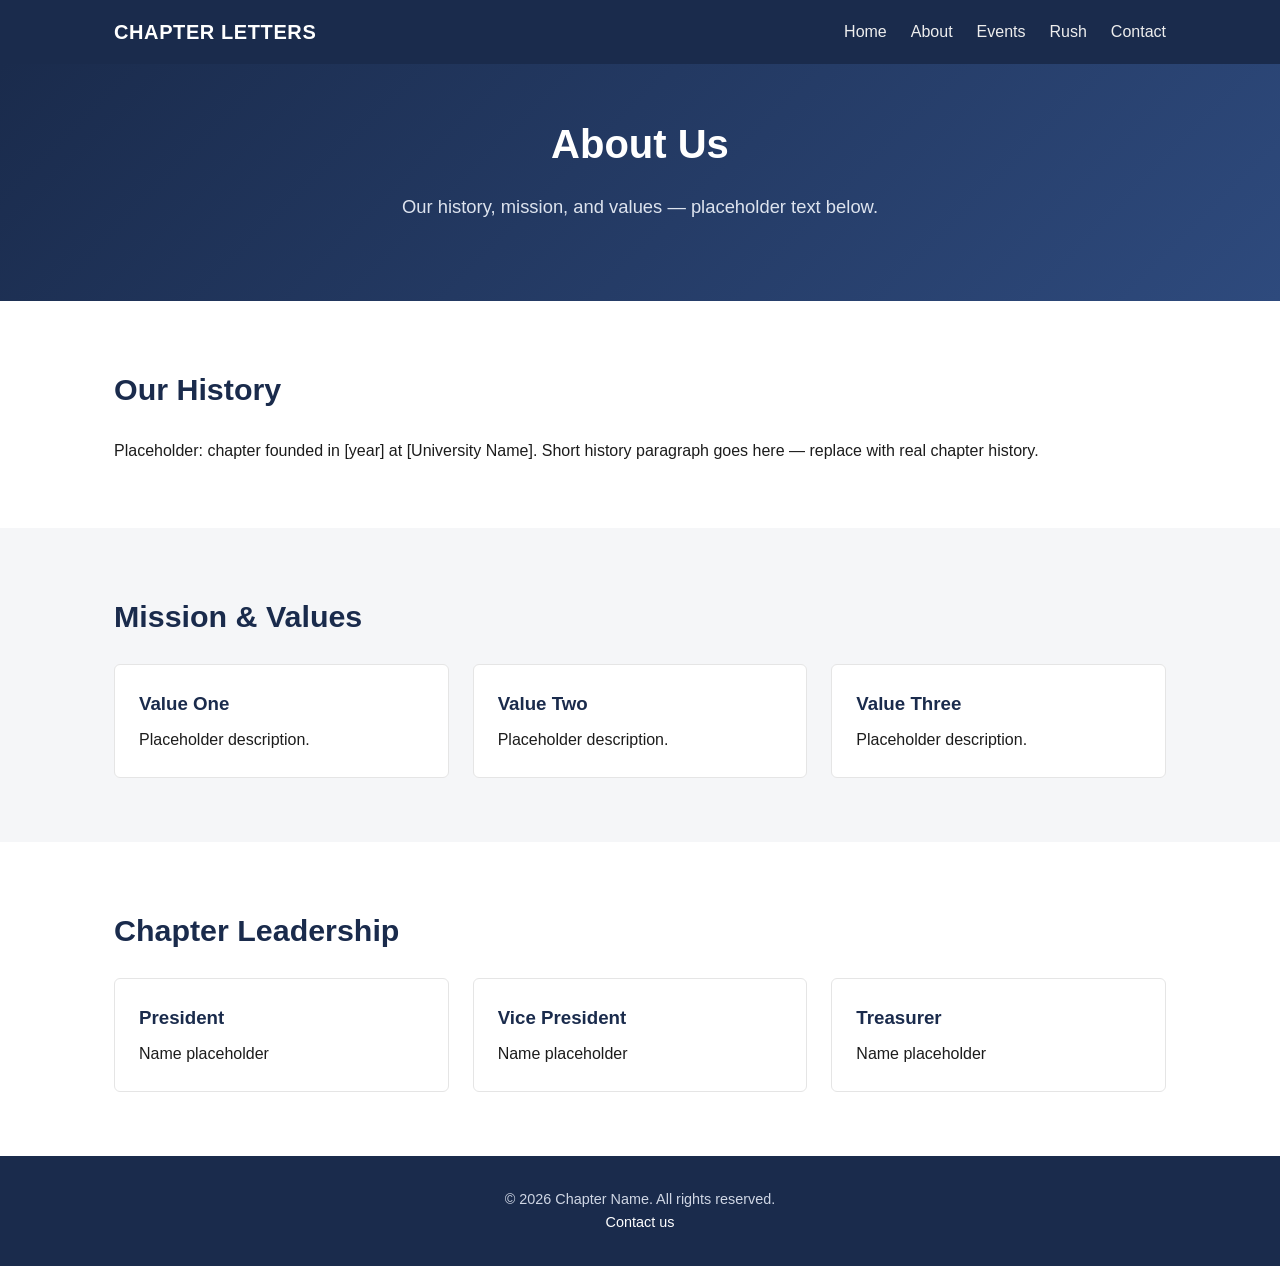
==== about.html @ 90b515f4 "Scaffold static POC site: home, about, rush, events, contact" ====
<!DOCTYPE html>
<html lang="en">
<head>
  <meta charset="UTF-8">
  <meta name="viewport" content="width=device-width, initial-scale=1.0">
  <title>Chapter Name | About</title>
  <link rel="stylesheet" href="css/style.css">
</head>
<body>
  <header class="site-header">
    <nav class="nav">
      <a class="nav-brand" href="index.html">CHAPTER LETTERS</a>
      <button class="nav-toggle" aria-label="Toggle navigation">&#9776;</button>
      <ul class="nav-links">
        <li><a href="index.html">Home</a></li>
        <li><a href="about.html">About</a></li>
        <li><a href="events.html">Events</a></li>
        <li><a href="rush.html">Rush</a></li>
        <li><a href="contact.html">Contact</a></li>
      </ul>
    </nav>
  </header>

  <section class="hero" style="padding: 3rem 1.5rem;">
    <div class="container">
      <h1>About Us</h1>
      <p>Our history, mission, and values — placeholder text below.</p>
    </div>
  </section>

  <section>
    <div class="container">
      <h2>Our History</h2>
      <p>Placeholder: chapter founded in [year] at [University Name]. Short history paragraph goes here — replace with real chapter history.</p>
    </div>
  </section>

  <section class="alt">
    <div class="container">
      <h2>Mission &amp; Values</h2>
      <div class="grid">
        <div class="card">
          <h3>Value One</h3>
          <p>Placeholder description.</p>
        </div>
        <div class="card">
          <h3>Value Two</h3>
          <p>Placeholder description.</p>
        </div>
        <div class="card">
          <h3>Value Three</h3>
          <p>Placeholder description.</p>
        </div>
      </div>
    </div>
  </section>

  <section>
    <div class="container">
      <h2>Chapter Leadership</h2>
      <div class="grid">
        <div class="card">
          <h3>President</h3>
          <p>Name placeholder</p>
        </div>
        <div class="card">
          <h3>Vice President</h3>
          <p>Name placeholder</p>
        </div>
        <div class="card">
          <h3>Treasurer</h3>
          <p>Name placeholder</p>
        </div>
      </div>
    </div>
  </section>

  <footer class="site-footer">
    <div class="container">
      <p>&copy; 2026 Chapter Name. All rights reserved.</p>
      <p><a href="contact.html">Contact us</a></p>
    </div>
  </footer>

  <script src="js/main.js"></script>
</body>
</html>
---- css/style.css ----
/* ---- Brand variables: swap these when real colors/logo are ready ---- */
:root {
  --color-primary: #1a2b4c;
  --color-primary-light: #2e4a7d;
  --color-accent: #c9a24b;
  --color-bg: #ffffff;
  --color-bg-alt: #f5f6f8;
  --color-text: #1c1c1c;
  --color-text-muted: #5a5a5a;
  --max-width: 1100px;
  --radius: 6px;
}

* { box-sizing: border-box; margin: 0; padding: 0; }

body {
  font-family: -apple-system, "Segoe UI", Roboto, Helvetica, Arial, sans-serif;
  color: var(--color-text);
  background: var(--color-bg);
  line-height: 1.6;
}

img { max-width: 100%; display: block; }
a { color: var(--color-primary-light); text-decoration: none; }
a:hover { text-decoration: underline; }

.container {
  max-width: var(--max-width);
  margin: 0 auto;
  padding: 0 1.5rem;
}

/* ---- Header / nav ---- */
.site-header {
  background: var(--color-primary);
  color: #fff;
}

.nav {
  display: flex;
  align-items: center;
  justify-content: space-between;
  padding: 1rem 1.5rem;
  max-width: var(--max-width);
  margin: 0 auto;
}

.nav-brand {
  color: #fff;
  font-size: 1.25rem;
  font-weight: 700;
  letter-spacing: 0.03em;
}

.nav-links {
  display: flex;
  gap: 1.5rem;
  list-style: none;
}

.nav-links a {
  color: #eee;
  font-weight: 500;
}

.nav-links a:hover { color: var(--color-accent); text-decoration: none; }

.nav-toggle {
  display: none;
  background: none;
  border: none;
  color: #fff;
  font-size: 1.5rem;
  cursor: pointer;
}

@media (max-width: 720px) {
  .nav-toggle { display: block; }
  .nav-links {
    position: absolute;
    top: 64px;
    left: 0;
    right: 0;
    background: var(--color-primary);
    flex-direction: column;
    gap: 0;
    max-height: 0;
    overflow: hidden;
    transition: max-height 0.25s ease;
  }
  .nav-links.open { max-height: 300px; }
  .nav-links li { border-top: 1px solid rgba(255,255,255,0.1); }
  .nav-links a { display: block; padding: 1rem 1.5rem; }
}

/* ---- Hero ---- */
.hero {
  background: linear-gradient(135deg, var(--color-primary), var(--color-primary-light));
  color: #fff;
  padding: 5rem 1.5rem;
  text-align: center;
}

.hero h1 {
  font-size: 2.5rem;
  margin-bottom: 1rem;
}

.hero p {
  font-size: 1.15rem;
  color: #dde3ee;
  max-width: 600px;
  margin: 0 auto 2rem;
}

.btn {
  display: inline-block;
  background: var(--color-accent);
  color: var(--color-primary);
  font-weight: 700;
  padding: 0.75rem 1.75rem;
  border-radius: var(--radius);
  border: none;
  cursor: pointer;
  font-size: 1rem;
}

.btn:hover { text-decoration: none; opacity: 0.9; }

.btn-outline {
  background: transparent;
  border: 2px solid #fff;
  color: #fff;
}

/* ---- Sections ---- */
section { padding: 4rem 0; }
section.alt { background: var(--color-bg-alt); }

section h2 {
  font-size: 1.9rem;
  margin-bottom: 1.5rem;
  color: var(--color-primary);
}

.grid {
  display: grid;
  grid-template-columns: repeat(auto-fit, minmax(220px, 1fr));
  gap: 1.5rem;
}

.card {
  background: var(--color-bg);
  border: 1px solid #e5e5e5;
  border-radius: var(--radius);
  padding: 1.5rem;
}

.card h3 {
  color: var(--color-primary);
  margin-bottom: 0.5rem;
}

/* ---- Forms ---- */
form { display: flex; flex-direction: column; gap: 1rem; max-width: 480px; }

label { font-weight: 600; font-size: 0.9rem; }

input, textarea, select {
  padding: 0.65rem;
  border: 1px solid #ccc;
  border-radius: var(--radius);
  font: inherit;
}

/* ---- Footer ---- */
.site-footer {
  background: var(--color-primary);
  color: #cfd6e4;
  text-align: center;
  padding: 2rem 1.5rem;
  font-size: 0.9rem;
}

.site-footer a { color: #fff; }
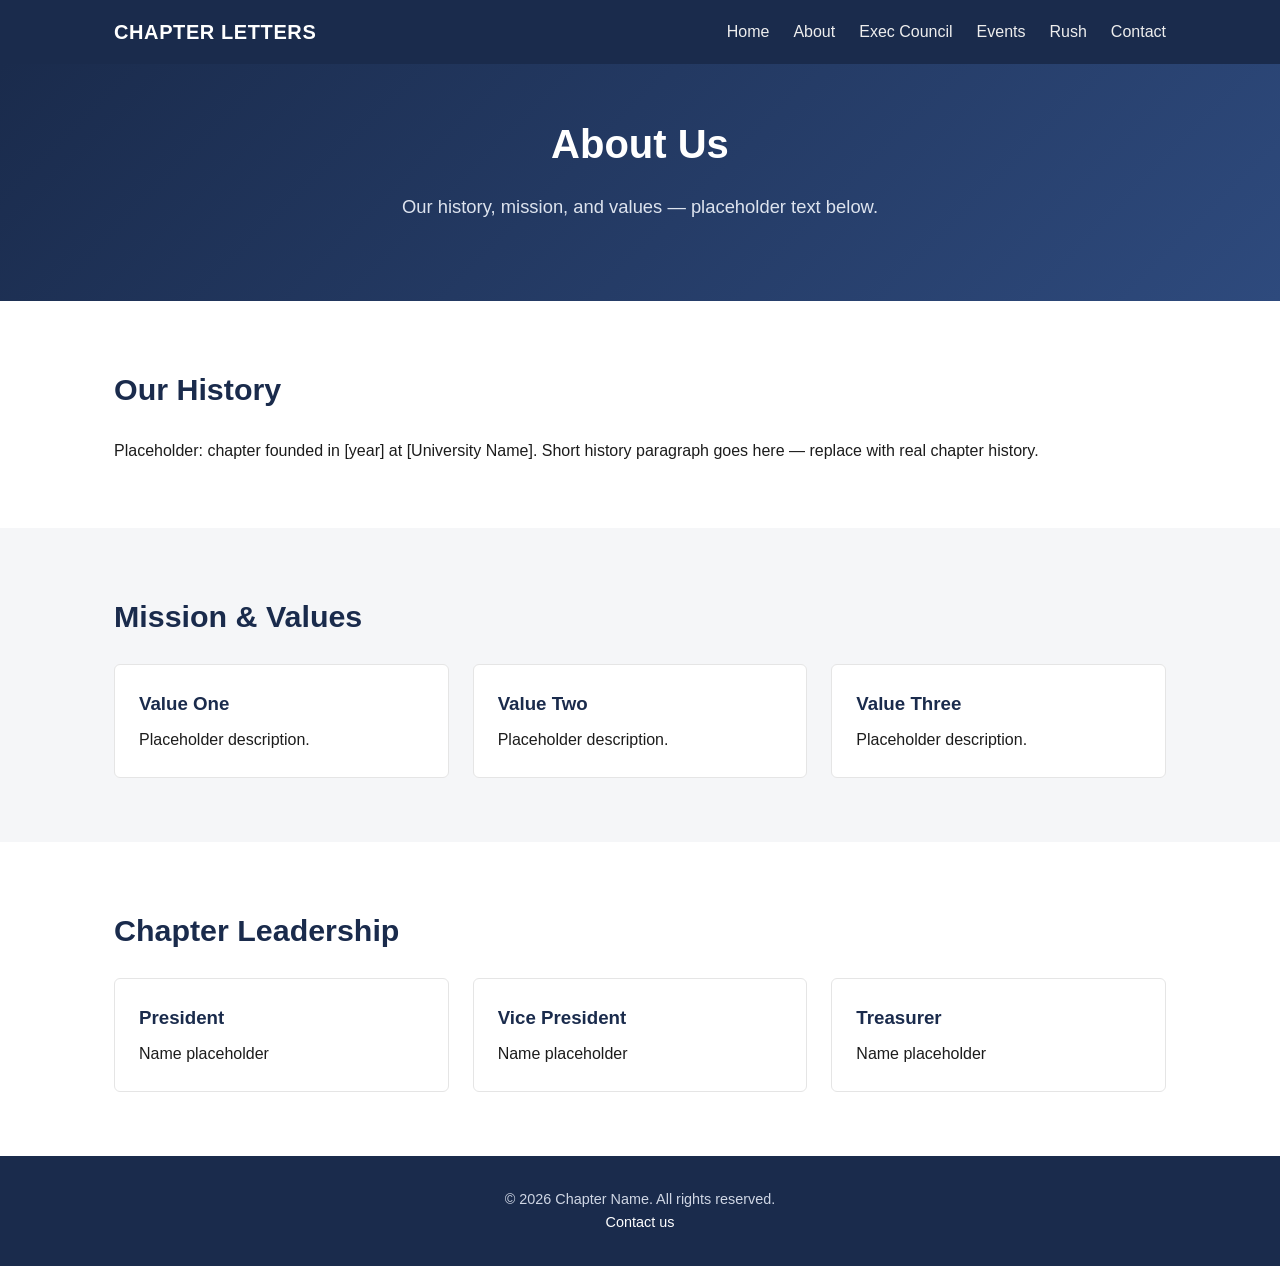
==== commit c6928630: "Add executive council page with responsive member cards; ignore large video assets" ====
--- a/about.html
+++ b/about.html
@@ -14,6 +14,7 @@
       <ul class="nav-links">
         <li><a href="index.html">Home</a></li>
         <li><a href="about.html">About</a></li>
+        <li><a href="exec.html">Exec Council</a></li>
         <li><a href="events.html">Events</a></li>
         <li><a href="rush.html">Rush</a></li>
         <li><a href="contact.html">Contact</a></li>
--- a/css/style.css
+++ b/css/style.css
@@ -161,6 +161,56 @@
   margin-bottom: 0.5rem;
 }
 
+/* ---- Exec council ---- */
+.exec-grid {
+  display: grid;
+  grid-template-columns: repeat(auto-fit, minmax(200px, 1fr));
+  gap: 1.5rem;
+}
+
+.exec-card {
+  background: var(--color-bg);
+  border: 1px solid #e5e5e5;
+  border-radius: var(--radius);
+  overflow: hidden;
+  text-align: center;
+}
+
+.exec-photo-wrap {
+  aspect-ratio: 1 / 1;
+  background: var(--color-bg-alt);
+  overflow: hidden;
+}
+
+.exec-photo-wrap img {
+  width: 100%;
+  height: 100%;
+  object-fit: cover;
+}
+
+.exec-info {
+  padding: 1rem;
+}
+
+.exec-info h3 {
+  color: var(--color-primary);
+  margin-bottom: 0.25rem;
+}
+
+.exec-position {
+  font-weight: 600;
+  color: var(--color-accent);
+  font-size: 0.8rem;
+  text-transform: uppercase;
+  letter-spacing: 0.04em;
+  margin-bottom: 0.5rem;
+}
+
+.exec-meta {
+  font-size: 0.85rem;
+  color: var(--color-text-muted);
+}
+
 /* ---- Forms ---- */
 form { display: flex; flex-direction: column; gap: 1rem; max-width: 480px; }
 
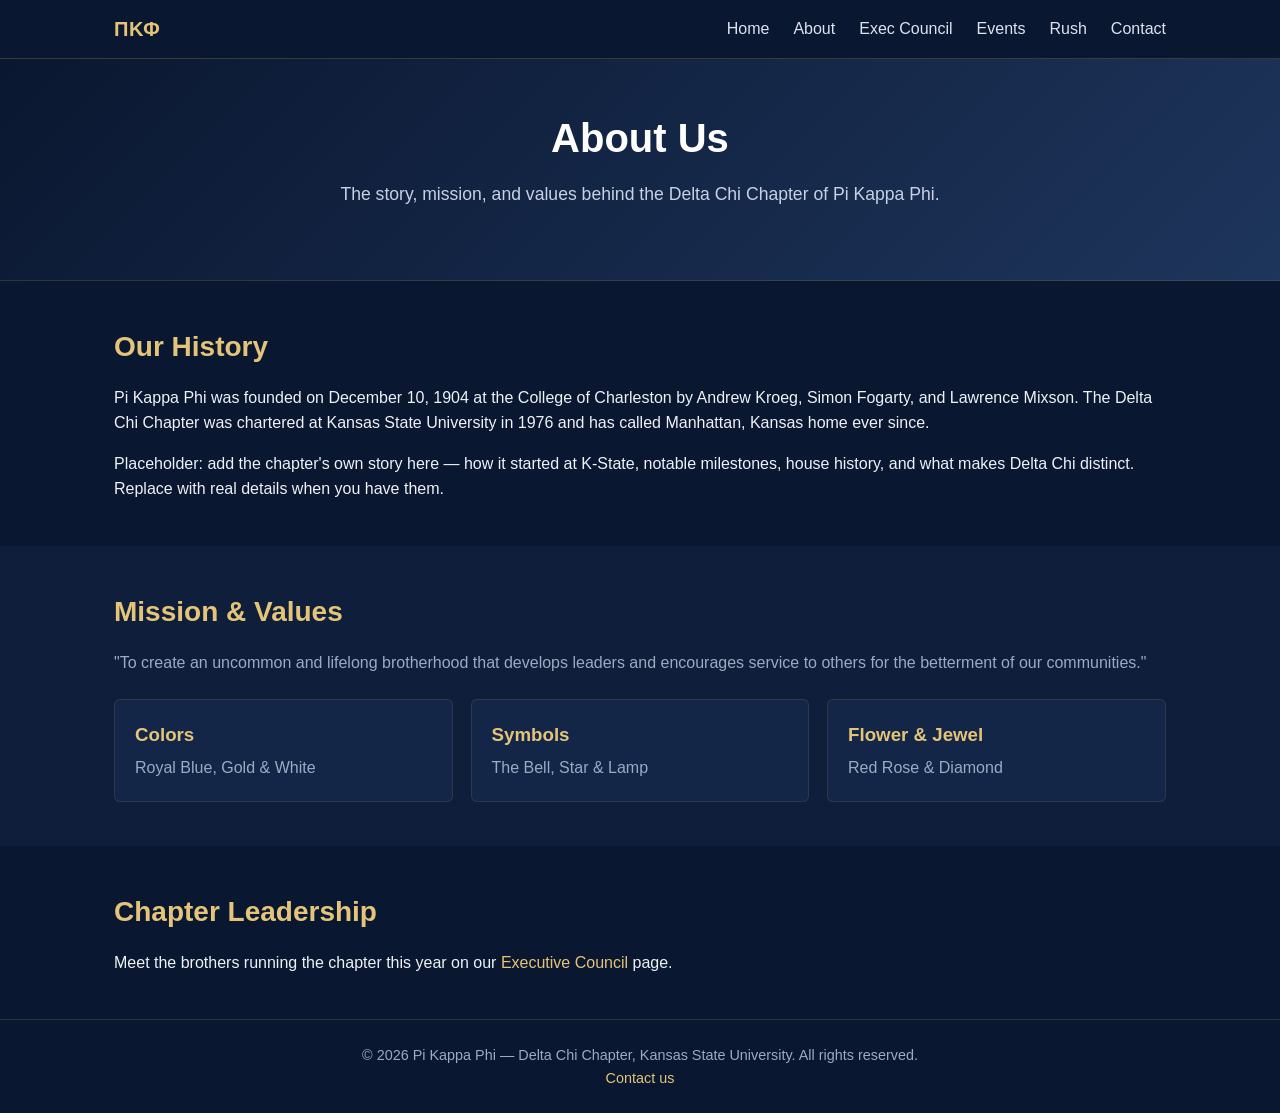
==== commit c47da720: "Fill in real Pi Kappa Phi / Delta Chi chapter (K-State) content: history, mission, philanthropy, con" ====
--- a/about.html
+++ b/about.html
@@ -3,13 +3,13 @@
 <head>
   <meta charset="UTF-8">
   <meta name="viewport" content="width=device-width, initial-scale=1.0">
-  <title>Chapter Name | About</title>
+  <title>Pi Kappa Phi | About — Delta Chi Chapter</title>
   <link rel="stylesheet" href="css/style.css">
 </head>
 <body>
   <header class="site-header">
     <nav class="nav">
-      <a class="nav-brand" href="index.html">CHAPTER LETTERS</a>
+      <a class="nav-brand" href="index.html">&Pi;&Kappa;&Phi;</a>
       <button class="nav-toggle" aria-label="Toggle navigation">&#9776;</button>
       <ul class="nav-links">
         <li><a href="index.html">Home</a></li>
@@ -25,32 +25,34 @@
   <section class="hero" style="padding: 3rem 1.5rem;">
     <div class="container">
       <h1>About Us</h1>
-      <p>Our history, mission, and values — placeholder text below.</p>
+      <p>The story, mission, and values behind the Delta Chi Chapter of Pi Kappa Phi.</p>
     </div>
   </section>
 
   <section>
     <div class="container">
       <h2>Our History</h2>
-      <p>Placeholder: chapter founded in [year] at [University Name]. Short history paragraph goes here — replace with real chapter history.</p>
+      <p>Pi Kappa Phi was founded on December 10, 1904 at the College of Charleston by Andrew Kroeg, Simon Fogarty, and Lawrence Mixson. The Delta Chi Chapter was chartered at Kansas State University in 1976 and has called Manhattan, Kansas home ever since.</p>
+      <p style="margin-top: 1rem;">Placeholder: add the chapter's own story here — how it started at K-State, notable milestones, house history, and what makes Delta Chi distinct. Replace with real details when you have them.</p>
     </div>
   </section>
 
   <section class="alt">
     <div class="container">
       <h2>Mission &amp; Values</h2>
+      <p style="margin-bottom: 1.5rem; color: var(--color-text-muted);">"To create an uncommon and lifelong brotherhood that develops leaders and encourages service to others for the betterment of our communities."</p>
       <div class="grid">
         <div class="card">
-          <h3>Value One</h3>
-          <p>Placeholder description.</p>
+          <h3>Colors</h3>
+          <p>Royal Blue, Gold &amp; White</p>
         </div>
         <div class="card">
-          <h3>Value Two</h3>
-          <p>Placeholder description.</p>
+          <h3>Symbols</h3>
+          <p>The Bell, Star &amp; Lamp</p>
         </div>
         <div class="card">
-          <h3>Value Three</h3>
-          <p>Placeholder description.</p>
+          <h3>Flower &amp; Jewel</h3>
+          <p>Red Rose &amp; Diamond</p>
         </div>
       </div>
     </div>
@@ -59,26 +61,13 @@
   <section>
     <div class="container">
       <h2>Chapter Leadership</h2>
-      <div class="grid">
-        <div class="card">
-          <h3>President</h3>
-          <p>Name placeholder</p>
-        </div>
-        <div class="card">
-          <h3>Vice President</h3>
-          <p>Name placeholder</p>
-        </div>
-        <div class="card">
-          <h3>Treasurer</h3>
-          <p>Name placeholder</p>
-        </div>
-      </div>
+      <p>Meet the brothers running the chapter this year on our <a href="exec.html">Executive Council</a> page.</p>
     </div>
   </section>
 
   <footer class="site-footer">
     <div class="container">
-      <p>&copy; 2026 Chapter Name. All rights reserved.</p>
+      <p>&copy; 2026 Pi Kappa Phi — Delta Chi Chapter, Kansas State University. All rights reserved.</p>
       <p><a href="contact.html">Contact us</a></p>
     </div>
   </footer>
--- a/css/style.css
+++ b/css/style.css
@@ -1,12 +1,15 @@
-/* ---- Brand variables: swap these when real colors/logo are ready ---- */
+/* ---- Brand variables: navy + gold. Swap these once you have exact hex codes. ---- */
 :root {
-  --color-primary: #1a2b4c;
-  --color-primary-light: #2e4a7d;
-  --color-accent: #c9a24b;
-  --color-bg: #ffffff;
-  --color-bg-alt: #f5f6f8;
-  --color-text: #1c1c1c;
-  --color-text-muted: #5a5a5a;
+  --color-navy-dark: #0a1730;
+  --color-navy: #12213f;
+  --color-navy-light: #1e355c;
+  --color-gold: #cda349;
+  --color-gold-light: #e3c479;
+  --color-bg: #0a1730;
+  --color-bg-alt: #0f1e3a;
+  --color-surface: #142647;
+  --color-text: #eef1f6;
+  --color-text-muted: #9aabc4;
   --max-width: 1100px;
   --radius: 6px;
 }
@@ -17,11 +20,11 @@
   font-family: -apple-system, "Segoe UI", Roboto, Helvetica, Arial, sans-serif;
   color: var(--color-text);
   background: var(--color-bg);
-  line-height: 1.6;
+  line-height: 1.55;
 }
 
 img { max-width: 100%; display: block; }
-a { color: var(--color-primary-light); text-decoration: none; }
+a { color: var(--color-gold-light); text-decoration: none; }
 a:hover { text-decoration: underline; }
 
 .container {
@@ -32,21 +35,25 @@
 
 /* ---- Header / nav ---- */
 .site-header {
-  background: var(--color-primary);
-  color: #fff;
+  background: var(--color-navy-dark);
+  color: #fff;
+  border-bottom: 1px solid rgba(205, 163, 73, 0.25);
+  position: sticky;
+  top: 0;
+  z-index: 100;
 }
 
 .nav {
   display: flex;
   align-items: center;
   justify-content: space-between;
-  padding: 1rem 1.5rem;
+  padding: 0.85rem 1.5rem;
   max-width: var(--max-width);
   margin: 0 auto;
 }
 
 .nav-brand {
-  color: #fff;
+  color: var(--color-gold-light);
   font-size: 1.25rem;
   font-weight: 700;
   letter-spacing: 0.03em;
@@ -59,11 +66,11 @@
 }
 
 .nav-links a {
-  color: #eee;
+  color: #dde3ee;
   font-weight: 500;
 }
 
-.nav-links a:hover { color: var(--color-accent); text-decoration: none; }
+.nav-links a:hover { color: var(--color-gold); text-decoration: none; }
 
 .nav-toggle {
   display: none;
@@ -78,10 +85,10 @@
   .nav-toggle { display: block; }
   .nav-links {
     position: absolute;
-    top: 64px;
+    top: 56px;
     left: 0;
     right: 0;
-    background: var(--color-primary);
+    background: var(--color-navy-dark);
     flex-direction: column;
     gap: 0;
     max-height: 0;
@@ -89,36 +96,49 @@
     transition: max-height 0.25s ease;
   }
   .nav-links.open { max-height: 300px; }
-  .nav-links li { border-top: 1px solid rgba(255,255,255,0.1); }
-  .nav-links a { display: block; padding: 1rem 1.5rem; }
+  .nav-links li { border-top: 1px solid rgba(255,255,255,0.08); }
+  .nav-links a { display: block; padding: 0.85rem 1.5rem; }
 }
 
 /* ---- Hero ---- */
 .hero {
-  background: linear-gradient(135deg, var(--color-primary), var(--color-primary-light));
-  color: #fff;
-  padding: 5rem 1.5rem;
+  background: linear-gradient(135deg, var(--color-navy-dark), var(--color-navy-light));
+  color: #fff;
+  padding: 3.5rem 1.5rem;
   text-align: center;
+  border-bottom: 1px solid rgba(205, 163, 73, 0.2);
+}
+
+.hero-photo {
+  min-height: 60vh;
+  display: flex;
+  align-items: center;
+  justify-content: center;
+  background-image: linear-gradient(180deg, rgba(10, 23, 48, 0.45) 0%, rgba(10, 23, 48, 1) 100%), var(--house-photo, none);
+  background-size: cover;
+  background-position: center;
+  background-repeat: no-repeat;
+  border-bottom: none;
 }
 
 .hero h1 {
   font-size: 2.5rem;
-  margin-bottom: 1rem;
+  margin-bottom: 0.75rem;
 }
 
 .hero p {
-  font-size: 1.15rem;
-  color: #dde3ee;
+  font-size: 1.1rem;
+  color: #c7d1e3;
   max-width: 600px;
-  margin: 0 auto 2rem;
+  margin: 0 auto 1.5rem;
 }
 
 .btn {
   display: inline-block;
-  background: var(--color-accent);
-  color: var(--color-primary);
+  background: var(--color-gold);
+  color: var(--color-navy-dark);
   font-weight: 700;
-  padding: 0.75rem 1.75rem;
+  padding: 0.7rem 1.6rem;
   border-radius: var(--radius);
   border: none;
   cursor: pointer;
@@ -134,43 +154,45 @@
 }
 
 /* ---- Sections ---- */
-section { padding: 4rem 0; }
+section { padding: 2.75rem 0; }
 section.alt { background: var(--color-bg-alt); }
 
 section h2 {
-  font-size: 1.9rem;
-  margin-bottom: 1.5rem;
-  color: var(--color-primary);
+  font-size: 1.75rem;
+  margin-bottom: 1.1rem;
+  color: var(--color-gold-light);
 }
 
 .grid {
   display: grid;
   grid-template-columns: repeat(auto-fit, minmax(220px, 1fr));
-  gap: 1.5rem;
+  gap: 1.1rem;
 }
 
 .card {
-  background: var(--color-bg);
-  border: 1px solid #e5e5e5;
-  border-radius: var(--radius);
-  padding: 1.5rem;
+  background: var(--color-surface);
+  border: 1px solid rgba(205, 163, 73, 0.15);
+  border-radius: var(--radius);
+  padding: 1.25rem;
 }
 
 .card h3 {
-  color: var(--color-primary);
-  margin-bottom: 0.5rem;
-}
+  color: var(--color-gold-light);
+  margin-bottom: 0.4rem;
+}
+
+.card p { color: var(--color-text-muted); }
 
 /* ---- Exec council ---- */
 .exec-grid {
   display: grid;
-  grid-template-columns: repeat(auto-fit, minmax(200px, 1fr));
-  gap: 1.5rem;
+  grid-template-columns: repeat(auto-fit, minmax(190px, 1fr));
+  gap: 1.1rem;
 }
 
 .exec-card {
-  background: var(--color-bg);
-  border: 1px solid #e5e5e5;
+  background: var(--color-surface);
+  border: 1px solid rgba(205, 163, 73, 0.15);
   border-radius: var(--radius);
   overflow: hidden;
   text-align: center;
@@ -178,7 +200,7 @@
 
 .exec-photo-wrap {
   aspect-ratio: 1 / 1;
-  background: var(--color-bg-alt);
+  background: var(--color-navy);
   overflow: hidden;
 }
 
@@ -189,21 +211,21 @@
 }
 
 .exec-info {
-  padding: 1rem;
+  padding: 0.85rem;
 }
 
 .exec-info h3 {
-  color: var(--color-primary);
-  margin-bottom: 0.25rem;
+  color: var(--color-text);
+  margin-bottom: 0.2rem;
 }
 
 .exec-position {
   font-weight: 600;
-  color: var(--color-accent);
+  color: var(--color-gold);
   font-size: 0.8rem;
   text-transform: uppercase;
   letter-spacing: 0.04em;
-  margin-bottom: 0.5rem;
+  margin-bottom: 0.4rem;
 }
 
 .exec-meta {
@@ -214,22 +236,30 @@
 /* ---- Forms ---- */
 form { display: flex; flex-direction: column; gap: 1rem; max-width: 480px; }
 
-label { font-weight: 600; font-size: 0.9rem; }
+label { font-weight: 600; font-size: 0.9rem; color: var(--color-text); }
 
 input, textarea, select {
   padding: 0.65rem;
-  border: 1px solid #ccc;
+  border: 1px solid rgba(205, 163, 73, 0.3);
   border-radius: var(--radius);
   font: inherit;
+  background: var(--color-surface);
+  color: var(--color-text);
+}
+
+input:focus, textarea:focus, select:focus {
+  outline: none;
+  border-color: var(--color-gold);
 }
 
 /* ---- Footer ---- */
 .site-footer {
-  background: var(--color-primary);
-  color: #cfd6e4;
+  background: var(--color-navy-dark);
+  color: var(--color-text-muted);
   text-align: center;
-  padding: 2rem 1.5rem;
+  padding: 1.5rem 1.5rem;
   font-size: 0.9rem;
-}
-
-.site-footer a { color: #fff; }
+  border-top: 1px solid rgba(205, 163, 73, 0.2);
+}
+
+.site-footer a { color: var(--color-gold-light); }
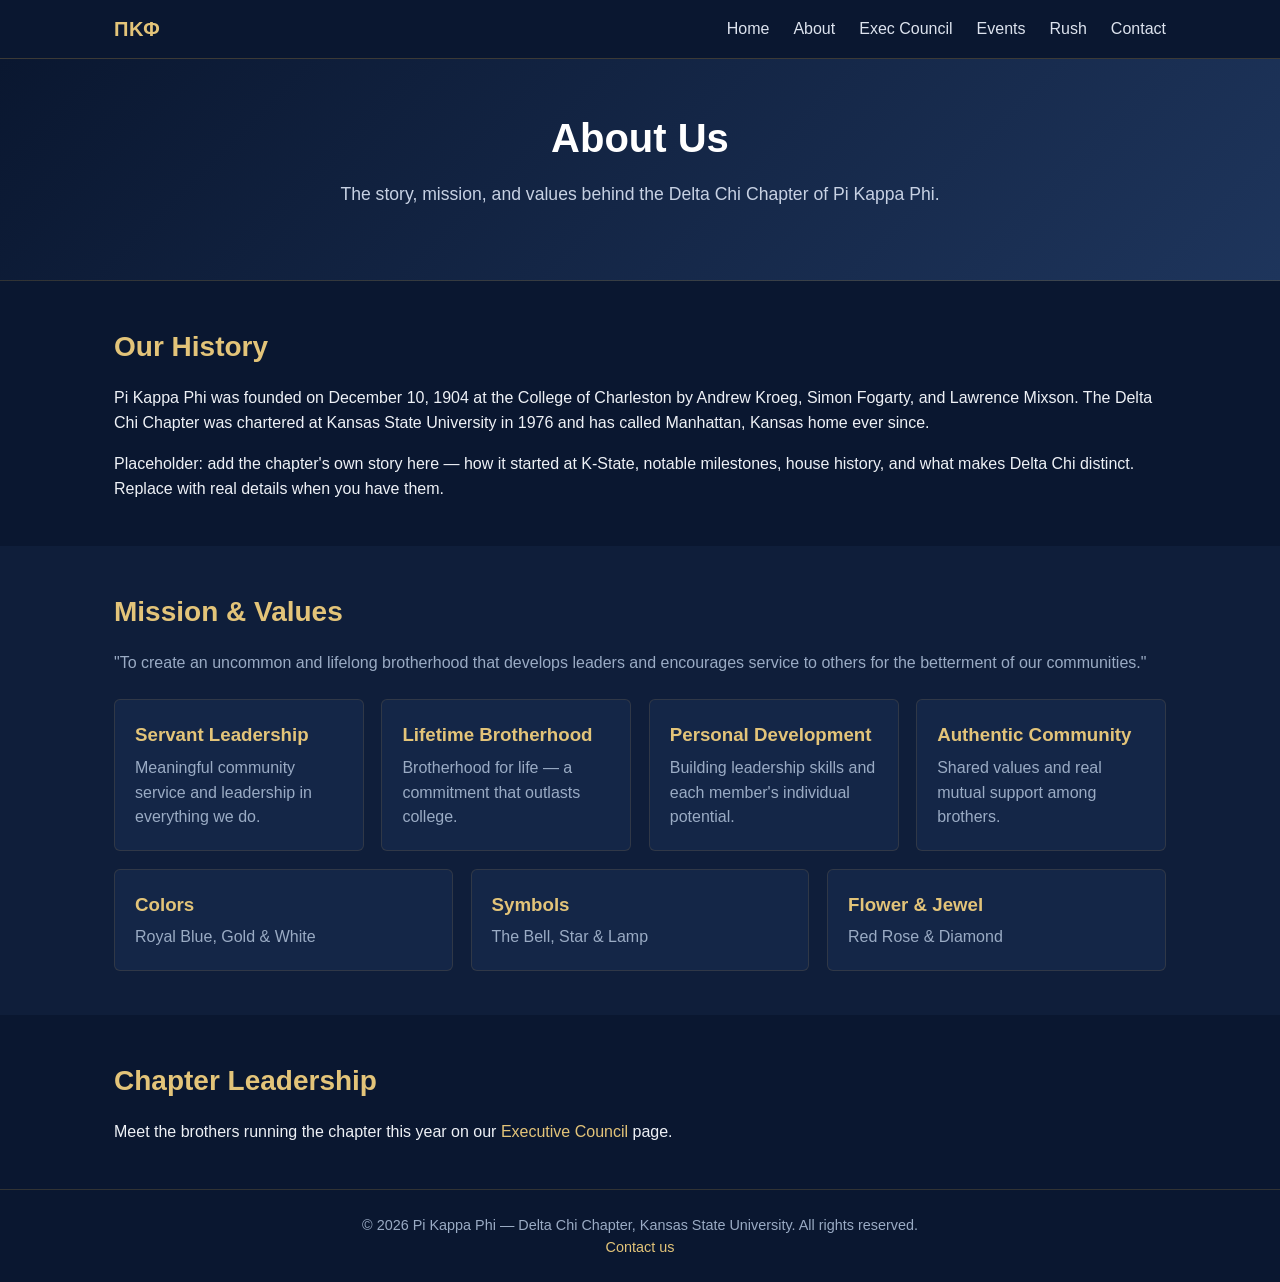
==== commit 73db1b62: "Add core values from national site and Ability Experience founding year (1977)" ====
--- a/about.html
+++ b/about.html
@@ -43,6 +43,24 @@
       <p style="margin-bottom: 1.5rem; color: var(--color-text-muted);">"To create an uncommon and lifelong brotherhood that develops leaders and encourages service to others for the betterment of our communities."</p>
       <div class="grid">
         <div class="card">
+          <h3>Servant Leadership</h3>
+          <p>Meaningful community service and leadership in everything we do.</p>
+        </div>
+        <div class="card">
+          <h3>Lifetime Brotherhood</h3>
+          <p>Brotherhood for life — a commitment that outlasts college.</p>
+        </div>
+        <div class="card">
+          <h3>Personal Development</h3>
+          <p>Building leadership skills and each member's individual potential.</p>
+        </div>
+        <div class="card">
+          <h3>Authentic Community</h3>
+          <p>Shared values and real mutual support among brothers.</p>
+        </div>
+      </div>
+      <div class="grid" style="margin-top: 1.1rem;">
+        <div class="card">
           <h3>Colors</h3>
           <p>Royal Blue, Gold &amp; White</p>
         </div>
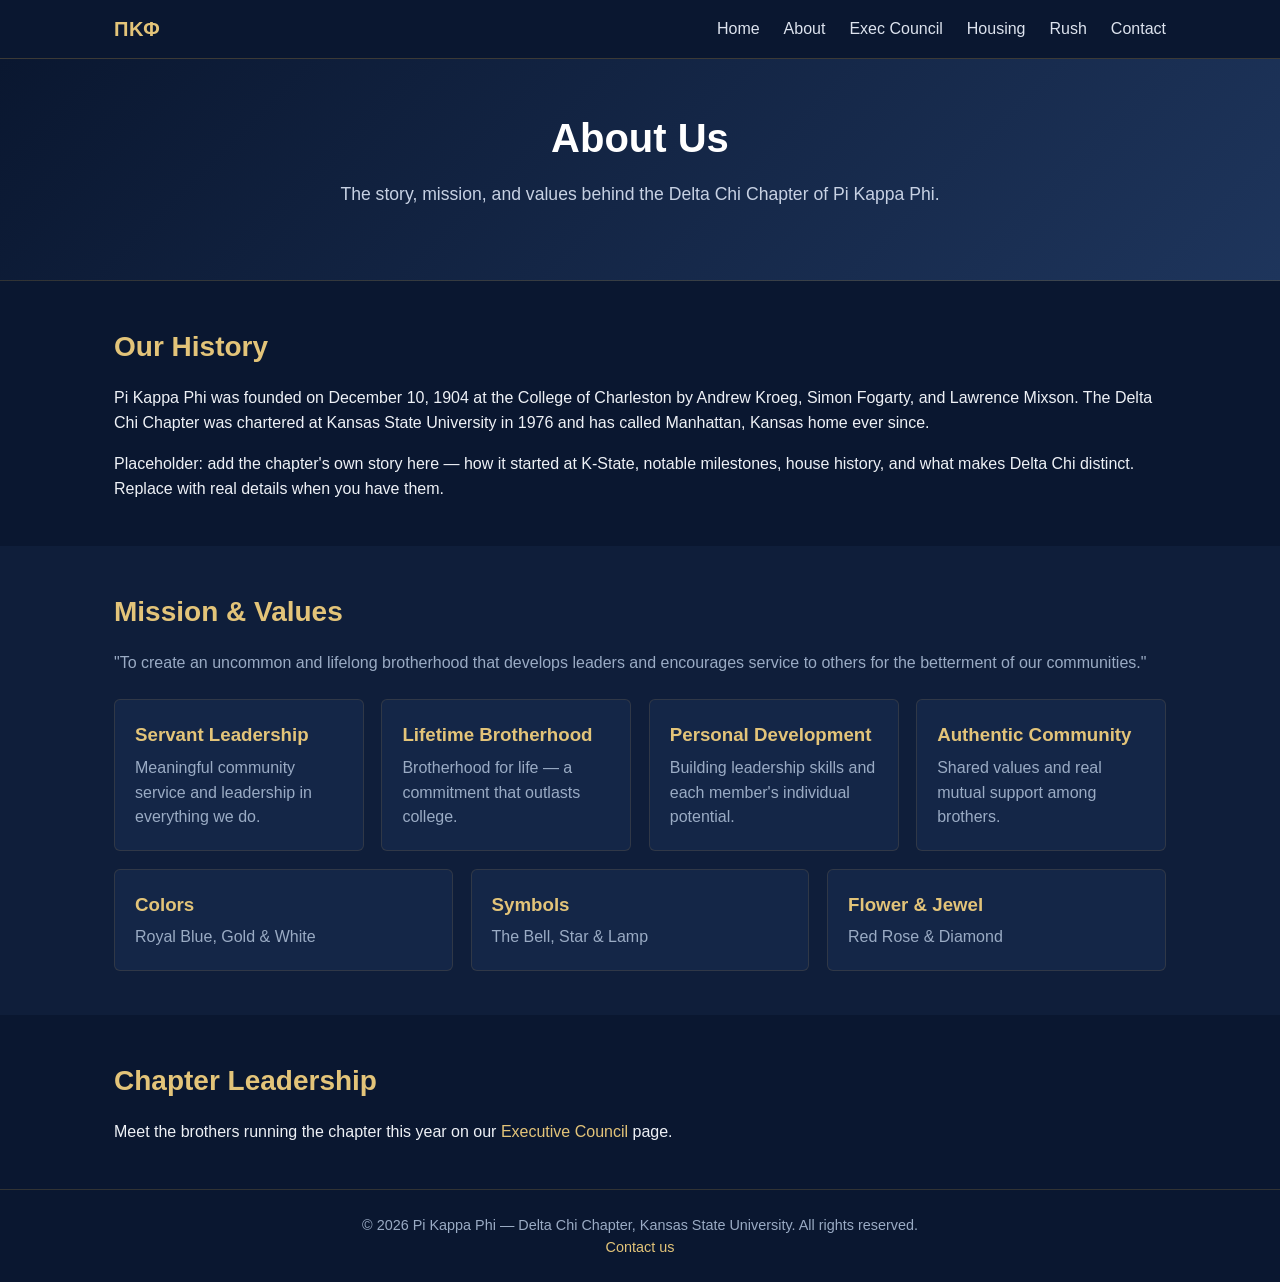
==== commit 60493a20: "Initial files" ====
--- a/about.html
+++ b/about.html
@@ -15,7 +15,7 @@
         <li><a href="index.html">Home</a></li>
         <li><a href="about.html">About</a></li>
         <li><a href="exec.html">Exec Council</a></li>
-        <li><a href="events.html">Events</a></li>
+        <li><a href="housing.html">Housing</a></li>
         <li><a href="rush.html">Rush</a></li>
         <li><a href="contact.html">Contact</a></li>
       </ul>
--- a/css/style.css
+++ b/css/style.css
@@ -110,15 +110,111 @@
 }
 
 .hero-photo {
+  position: relative;
+  overflow: hidden;
   min-height: 60vh;
   display: flex;
   align-items: center;
   justify-content: center;
+  border-bottom: none;
+}
+
+.hero-photo::before {
+  content: "";
+  position: absolute;
+  inset: 0;
   background-image: linear-gradient(180deg, rgba(10, 23, 48, 0.45) 0%, rgba(10, 23, 48, 1) 100%), var(--house-photo, none);
   background-size: cover;
   background-position: center;
   background-repeat: no-repeat;
-  border-bottom: none;
+  animation: hero-zoom 2.4s ease-out both;
+}
+
+/* fixed-height banner locked to the photo's native height. Width follows
+   the viewport; background-size: contain shows the full photo uncropped,
+   letterboxing with navy on screens wider than the photo's native 1024px */
+.hero-photo.hero-banner {
+  min-height: 0;
+  height: 209px;
+  padding: 1rem 1.5rem;
+}
+
+.hero-photo.hero-banner::before {
+  background-size: cover, contain;
+  background-color: var(--color-navy-dark);
+}
+
+.hero-photo .container {
+  position: relative;
+  z-index: 1;
+}
+
+.hero-photo h1,
+.hero-photo p,
+.hero-photo .btn {
+  animation: hero-rise 0.8s ease-out both;
+}
+
+.hero-photo h1 { animation-delay: 0.35s; }
+.hero-photo p { animation-delay: 0.55s; }
+.hero-photo .btn { animation-delay: 0.75s; }
+
+/* index's hero sits behind the full-screen intro overlay, so its rise
+   is timed to start as that overlay dissolves rather than on page load */
+.hero-photo.intro-timed h1 { animation-delay: 1.3s; }
+.hero-photo.intro-timed p { animation-delay: 1.5s; }
+.hero-photo.intro-timed .btn { animation-delay: 1.7s; }
+
+@keyframes hero-zoom {
+  from { transform: scale(1.12); filter: brightness(0.6); }
+  to { transform: scale(1); filter: brightness(1); }
+}
+
+@keyframes hero-rise {
+  from { opacity: 0; transform: translateY(18px); }
+  to { opacity: 1; transform: translateY(0); }
+}
+
+/* ---- Full-screen intro (index only) ---- */
+.intro-overlay {
+  position: fixed;
+  inset: 0;
+  z-index: 1000;
+  display: flex;
+  align-items: center;
+  justify-content: center;
+  background: var(--color-navy-dark);
+  animation: intro-fade 0.6s ease-in 1.3s forwards;
+}
+
+.intro-mark {
+  font-size: clamp(2.75rem, 9vw, 5.5rem);
+  font-weight: 700;
+  color: var(--color-gold-light);
+  opacity: 0;
+  letter-spacing: 0.4em;
+  animation: intro-mark-in 0.9s ease-out 0.15s forwards;
+}
+
+@keyframes intro-mark-in {
+  from { opacity: 0; letter-spacing: 0.6em; }
+  to { opacity: 1; letter-spacing: 0.15em; }
+}
+
+@keyframes intro-fade {
+  from { opacity: 1; }
+  to { opacity: 0; visibility: hidden; pointer-events: none; }
+}
+
+@media (prefers-reduced-motion: reduce) {
+  .intro-overlay { display: none; }
+
+  .hero-photo::before,
+  .hero-photo h1,
+  .hero-photo p,
+  .hero-photo .btn {
+    animation: none;
+  }
 }
 
 .hero h1 {
@@ -233,12 +329,149 @@
   color: var(--color-text-muted);
 }
 
+/* ---- contact leadership, big photo left info right ---- */
+.leader-section {
+  padding: 4rem 0;
+}
+
+.leader-row {
+  display: flex;
+  align-items: center;
+  gap: 3rem;
+}
+
+.leader-photo {
+  flex: 0 0 380px;
+  aspect-ratio: 4 / 5;
+  border-radius: var(--radius);
+  overflow: hidden;
+  border: 2px solid rgba(205, 163, 73, 0.35);
+  background: var(--color-navy);
+}
+
+.leader-photo img {
+  width: 100%;
+  height: 100%;
+  object-fit: cover;
+}
+
+.leader-body {
+  flex: 1;
+  min-width: 0;
+}
+
+.leader-role {
+  font-weight: 700;
+  color: var(--color-gold);
+  text-transform: uppercase;
+  letter-spacing: 0.08em;
+  margin-bottom: 0.25rem;
+}
+
+.leader-section h2 {
+  font-size: 2.5rem;
+  color: var(--color-text);
+  margin-bottom: 0.4rem;
+}
+
+.leader-meta {
+  color: var(--color-text-muted);
+  margin-bottom: 1.5rem;
+}
+
+.leader-bio {
+  font-size: 1.1rem;
+  line-height: 1.7;
+  margin-bottom: 1.75rem;
+}
+
+.leader-contact {
+  border-top: 1px solid rgba(205, 163, 73, 0.25);
+  padding-top: 1.25rem;
+  font-size: 1.1rem;
+}
+
+.leader-contact p {
+  margin-bottom: 0.4rem;
+}
+
+@media (max-width: 800px) {
+  .leader-row {
+    flex-direction: column;
+    align-items: stretch;
+    gap: 1.75rem;
+  }
+
+  .leader-photo {
+    flex-basis: auto;
+    width: 100%;
+    max-width: 380px;
+    margin: 0 auto;
+  }
+
+  .leader-section h2 {
+    font-size: 2rem;
+  }
+}
+
+/* ---- housing, video on top info below ---- */
+.video-wrap {
+  max-width: 900px;
+  margin: 0 auto 2.5rem;
+  border-radius: var(--radius);
+  overflow: hidden;
+  border: 2px solid rgba(205, 163, 73, 0.35);
+  background: #000;
+}
+
+.video-wrap video {
+  display: block;
+  width: 100%;
+  height: auto;
+}
+
+.housing-body {
+  max-width: 900px;
+  margin: 0 auto;
+}
+
+.housing-body p {
+  font-size: 1.1rem;
+  line-height: 1.7;
+  margin-bottom: 1rem;
+}
+
 /* ---- Forms ---- */
-form { display: flex; flex-direction: column; gap: 1rem; max-width: 480px; }
-
-label { font-weight: 600; font-size: 0.9rem; color: var(--color-text); }
+form {
+  display: flex;
+  flex-direction: column;
+  gap: 1.25rem;
+  max-width: 640px;
+  width: 100%;
+  margin: 0 auto;
+}
+
+.form-grid {
+  display: grid;
+  grid-template-columns: repeat(auto-fit, minmax(200px, 1fr));
+  gap: 1.25rem;
+  align-items: end;
+}
+
+form div { min-width: 0; }
+
+label {
+  display: block;
+  font-weight: 600;
+  font-size: 0.9rem;
+  color: var(--color-text);
+  margin-bottom: 0.4rem;
+}
 
 input, textarea, select {
+  display: block;
+  width: 100%;
+  max-width: 100%;
   padding: 0.65rem;
   border: 1px solid rgba(205, 163, 73, 0.3);
   border-radius: var(--radius);
@@ -247,9 +480,25 @@
   color: var(--color-text);
 }
 
+textarea { resize: vertical; }
+
+input::placeholder, textarea::placeholder { color: var(--color-text-muted); }
+
 input:focus, textarea:focus, select:focus {
   outline: none;
   border-color: var(--color-gold);
+}
+
+form.was-validated input:invalid,
+form.was-validated textarea:invalid,
+form.was-validated select:invalid {
+  border-color: #e05252;
+  animation: field-flash 0.4s ease;
+}
+
+@keyframes field-flash {
+  0%, 100% { background-color: var(--color-surface); }
+  40% { background-color: rgba(224, 82, 82, 0.3); }
 }
 
 /* ---- Footer ---- */
